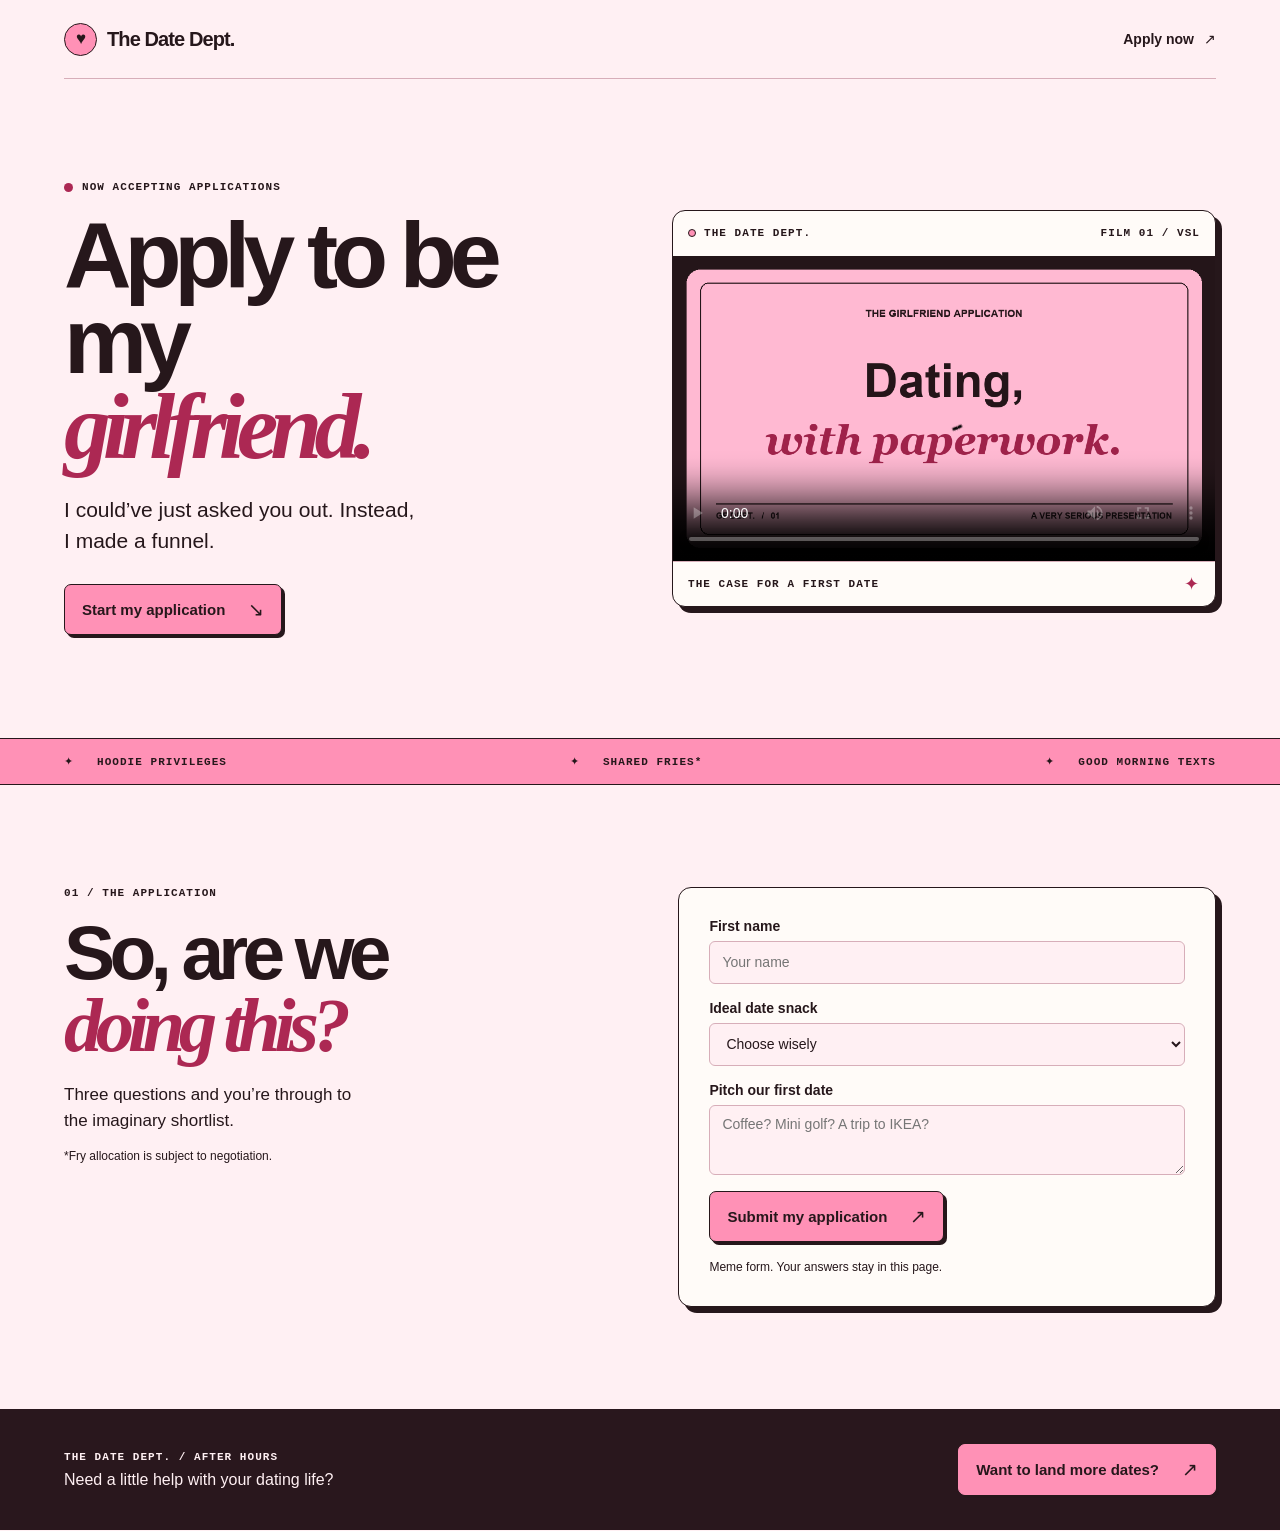
==== index.html @ ed513c31 "Add dating and parody agency funnels" ====
<!doctype html>
<html lang="en">
<head>
  <meta charset="utf-8">
  <meta name="viewport" content="width=device-width, initial-scale=1">
  <title>Apply to Be My Girlfriend</title>
  <meta name="description" content="A very unserious dating application.">
  <link rel="icon" href="data:image/svg+xml,%3Csvg xmlns='http://www.w3.org/2000/svg' viewBox='0 0 40 40'%3E%3Ccircle cx='20' cy='20' r='20' fill='%23ff91b6'/%3E%3Ctext x='20' y='27' text-anchor='middle' font-size='23'%3E♥%3C/text%3E%3C/svg%3E">
  <link rel="stylesheet" href="style.css">
  <script src="forms.js" defer></script>
</head>
<body class="dating">
  <header class="site-header wrap">
    <a class="brand" href="./"><span class="brand-icon" aria-hidden="true">♥</span> The Date Dept.</a>
    <a class="nav-link" href="#apply">Apply now <span aria-hidden="true">↗</span></a>
  </header>
  <main>
    <div class="wrap hero">
      <div>
        <p class="eyebrow"><span class="status-dot"></span> NOW ACCEPTING APPLICATIONS</p>
        <h1>Apply to be my <em>girlfriend.</em></h1>
        <p class="intro">I could’ve just asked you out. Instead, I made a funnel.</p>
        <a class="button" href="#apply">Start my application <span aria-hidden="true">↘</span></a>
      </div>
      <figure class="player">
        <div class="player-bar"><span><i></i> THE DATE DEPT.</span><span>FILM 01 / VSL</span></div>
        <video controls playsinline preload="metadata" poster="poster.png" aria-label="A very serious presentation from the Date Department">
          <source src="pitch.mp4" type="video/mp4">
          <track kind="captions" src="pitch.vtt" srclang="en" label="English">
          Your browser does not support video playback.
        </video>
        <figcaption><span>THE CASE FOR A FIRST DATE</span><span aria-hidden="true">✦</span></figcaption>
      </figure>
    </div>
    <div class="perks"><div class="wrap perks-inner">
      <span>✦ &nbsp; HOODIE PRIVILEGES</span>
      <span>✦ &nbsp; SHARED FRIES*</span>
      <span>✦ &nbsp; GOOD MORNING TEXTS</span>
    </div></div>
    <section class="wrap section-grid" id="apply">
      <div>
        <p class="eyebrow">01 / THE APPLICATION</p>
        <h2>So, are we<br><em>doing this?</em></h2>
        <p>Three questions and you’re through to the imaginary shortlist.</p>
        <p class="small">*Fry allocation is subject to negotiation.</p>
      </div>
      <form class="form-card" data-demo-form="date">
        <label>First name <input name="name" autocomplete="given-name" maxlength="60" placeholder="Your name" required></label>
        <label>Ideal date snack
          <select name="snack" required>
            <option value="">Choose wisely</option>
            <option>Chips to share</option>
            <option>Chips I won't share</option>
            <option>Ice cream</option>
            <option>A full Sunday roast</option>
          </select>
        </label>
        <label>Pitch our first date <textarea name="pitch" maxlength="350" rows="3" placeholder="Coffee? Mini golf? A trip to IKEA?" required></textarea></label>
        <button class="button" type="submit">Submit my application <span aria-hidden="true">↗</span></button>
        <p class="small">Meme form. Your answers stay in this page.</p>
      </form>
      <div class="form-card confirmation" tabindex="-1" hidden>
        <p class="eyebrow">APPLICATION RECEIVED ♥</p>
        <h3>You’re on the shortlist.</h3>
        <p>The Department will convene after a thorough review of the fry policy.</p>
        <button type="button" class="text-button" data-reset>Try another application</button>
      </div>
    </section>
  </main>
  <footer class="site-footer">
    <div class="wrap footer-inner">
      <div><p class="eyebrow">THE DATE DEPT. / AFTER HOURS</p><p>Need a little help with your dating life?</p></div>
      <a class="button footer-button" href="agency.html">Want to land more dates? <span aria-hidden="true">↗</span></a>
    </div>
  </footer>
</body>
</html>
---- style.css ----
:root {
  font-family: Inter, "Helvetica Neue", Arial, sans-serif;
  color: var(--ink);
  background: var(--background);
  font-synthesis: none;
  --ink: #26171b;
  --background: #fff0f3;
  --paper: #fffbf8;
  --accent: #ff91b6;
  --strong: #ac2853;
  --rule: #d7aeb9;
  --footer: #29171d;
  --footer-text: #fff0f3;
  --shadow: 6px 6px 0 var(--ink);
}
:root:has(.agency) {
  --ink: #edf1de;
  --background: #151815;
  --paper: #21261f;
  --accent: #d6fb70;
  --strong: #d6fb70;
  --rule: #4c5544;
  --footer: #232921;
  --footer-text: #edf1de;
  --shadow: 6px 6px 0 #000;
  color-scheme: dark;
}
* { box-sizing: border-box; }
[hidden] { display: none !important; }
html { scroll-behavior: smooth; }
body { margin: 0; }
a { color: inherit; }
p, h1, h2, h3, figure { margin: 0; }
.wrap { width: min(1152px, calc(100% - 96px)); margin-inline: auto; }
.site-header {
  display: flex;
  align-items: center;
  justify-content: space-between;
  gap: 20px;
  min-height: 79px;
  border-bottom: 1px solid var(--rule);
}
.brand, .nav-link {
  display: inline-flex;
  align-items: center;
  gap: 10px;
  font-weight: 750;
  text-decoration: none;
}
.brand { font-size: 20px; letter-spacing: -.045em; }
.brand-icon {
  display: grid;
  place-items: center;
  width: 33px;
  height: 33px;
  border: 1.5px solid #26171b;
  border-radius: 50%;
  background: var(--accent);
  color: #26171b;
  font-size: 17px;
}
.nav-link { font-size: 14px; }
.nav-link:hover, .text-button:hover { text-decoration: underline; text-underline-offset: 4px; }
.trademark { font-size: 12px; align-self: start; margin-inline-start: -8px; }
.hero {
  display: grid;
  grid-template-columns: 1fr 1fr;
  align-items: center;
  gap: clamp(28px, 5vw, 76px);
  padding-block: clamp(64px, 8vw, 110px);
}
.eyebrow, .perks, .player-bar, figcaption {
  font-family: "SFMono-Regular", Menlo, monospace;
  font-size: 11px;
  font-weight: 700;
  letter-spacing: .095em;
}
.eyebrow { display: flex; align-items: center; gap: 9px; }
.status-dot { width: 9px; height: 9px; border-radius: 50%; background: var(--strong); }
h1, h2, h3 { font-weight: 850; letter-spacing: -.076em; }
h1 {
  margin-top: 19px;
  font-size: clamp(54px, 7.3vw, 108px);
  line-height: .92;
}
h1 em, h2 em {
  font-family: Georgia, serif;
  font-weight: 700;
  color: var(--strong);
  letter-spacing: -.085em;
}
h1 em { display: block; }
.intro { max-width: 360px; margin: 25px 0 28px; font-size: clamp(17px, 2vw, 21px); line-height: 1.45; }
.button {
  display: inline-flex;
  align-items: center;
  justify-content: space-between;
  gap: 23px;
  width: fit-content;
  padding: 15px 17px;
  border: 1.5px solid #26171b;
  border-radius: 7px;
  background: var(--accent);
  box-shadow: 3px 3px 0 #26171b;
  color: #26171b;
  font: inherit;
  font-size: 15px;
  font-weight: 800;
  text-decoration: none;
  cursor: pointer;
  transition: transform 150ms ease, box-shadow 150ms ease;
}
.button:hover { box-shadow: 5px 5px 0 #26171b; transform: translate(-2px, -2px); }
.button:active { box-shadow: 1px 1px 0 #26171b; transform: translate(2px, 2px); }
.button span { font-size: 19px; line-height: 1; }
:focus-visible { outline: 3px solid var(--strong); outline-offset: 4px; }
.player, .offer, .form-card {
  min-width: 0;
  border: 1.5px solid var(--ink);
  border-radius: 13px;
  background: var(--paper);
  box-shadow: var(--shadow);
}
.player { overflow: hidden; }
.player-bar, figcaption {
  min-height: 45px;
  display: flex;
  align-items: center;
  justify-content: space-between;
  gap: 8px;
  padding: 8px 15px;
}
.player-bar span:first-child { display: inline-flex; align-items: center; gap: 8px; }
.player-bar i { width: 8px; height: 8px; border: 1px solid #26171b; background: var(--accent); border-radius: 50%; }
.player video { display: block; width: 100%; aspect-ratio: 16 / 9; background: #26171b; }
figcaption { border-top: 1px solid var(--rule); }
figcaption span:last-child { color: var(--strong); font-size: 18px; }
.perks { border-block: 1px solid var(--ink); background: var(--accent); color: #26171b; }
.perks-inner { display: flex; justify-content: space-between; flex-wrap: wrap; gap: 15px 20px; padding-block: 16px; }
.section-grid {
  display: grid;
  grid-template-columns: 1fr 1fr;
  gap: clamp(28px, 6vw, 95px);
  align-items: start;
  padding-block: clamp(58px, 8vw, 106px);
  scroll-margin-top: 12px;
}
.section-grid h2 { margin-top: 17px; font-size: clamp(45px, 6vw, 78px); line-height: .94; }
.section-grid h2 + p { margin-top: 20px; max-width: 310px; line-height: 1.5; font-size: 17px; }
.small { font-size: 12px; line-height: 1.5; }
.section-grid .small { margin-top: 14px; }
.form-card { display: grid; align-content: start; gap: 16px; padding: clamp(18px, 3vw, 30px); }
.form-card .small { margin-top: 0; }
label { display: grid; gap: 7px; font-size: 14px; font-weight: 750; }
input, select, textarea {
  display: block;
  width: 100%;
  min-height: 43px;
  padding: 10px 12px;
  border: 1px solid var(--rule);
  border-radius: 6px;
  color: var(--ink);
  background: var(--background);
  font: inherit;
  font-weight: 400;
}
textarea { resize: vertical; }
.confirmation h3 { font-size: clamp(29px, 5vw, 42px); }
.confirmation p { line-height: 1.5; }
.text-button {
  width: fit-content;
  padding: 0;
  border: 0;
  background: none;
  color: var(--strong);
  font: inherit;
  font-weight: 750;
  cursor: pointer;
}
.site-footer { background: var(--footer); color: var(--footer-text); }
.footer-inner {
  display: flex;
  justify-content: space-between;
  align-items: center;
  gap: 22px;
  padding-block: 35px;
}
.footer-inner p + p { margin-top: 8px; font-size: 16px; }
.footer-button { flex-shrink: 0; border-color: var(--accent); }
.agency .hero { padding-block: clamp(56px, 7vw, 96px); }
.agency h1 em { font-family: inherit; font-style: normal; }
.agency .offer {
  padding: clamp(23px, 4vw, 40px);
  border-color: var(--rule);
  background: radial-gradient(circle at top right, #374629, var(--paper) 62%);
}
.offer .eyebrow { justify-content: space-between; color: var(--strong); }
.offer .eyebrow span { font-size: 21px; }
.offer h2 { margin-block: 17px 20px; font-size: clamp(45px, 6vw, 84px); line-height: .85; }
.offer h2 span { margin-left: 6px; color: var(--strong); font-size: .33em; vertical-align: super; }
.price { color: var(--strong); font-size: 28px; font-weight: 800; letter-spacing: -.055em; }
.price small { color: var(--ink); font-size: 13px; font-weight: 500; letter-spacing: 0; }
.offer ul { display: grid; gap: 10px; list-style: none; padding: 16px 0 0; margin: 17px 0 0; border-top: 1px solid var(--rule); font-size: 14px; }
.offer li::before { content: "↳"; margin-right: 10px; color: var(--strong); }
@media (max-width: 760px) {
  .wrap { width: calc(100% - 40px); }
  .site-header { min-height: 65px; }
  .hero, .section-grid { grid-template-columns: 1fr; }
  .hero { padding-block: 53px; gap: 35px; }
  h1 { font-size: clamp(53px, 10.8vw, 78px); }
  .footer-inner { align-items: flex-start; flex-direction: column; }
}
@media (prefers-reduced-motion: reduce) {
  html { scroll-behavior: auto; }
  .button { transition: none; }
}
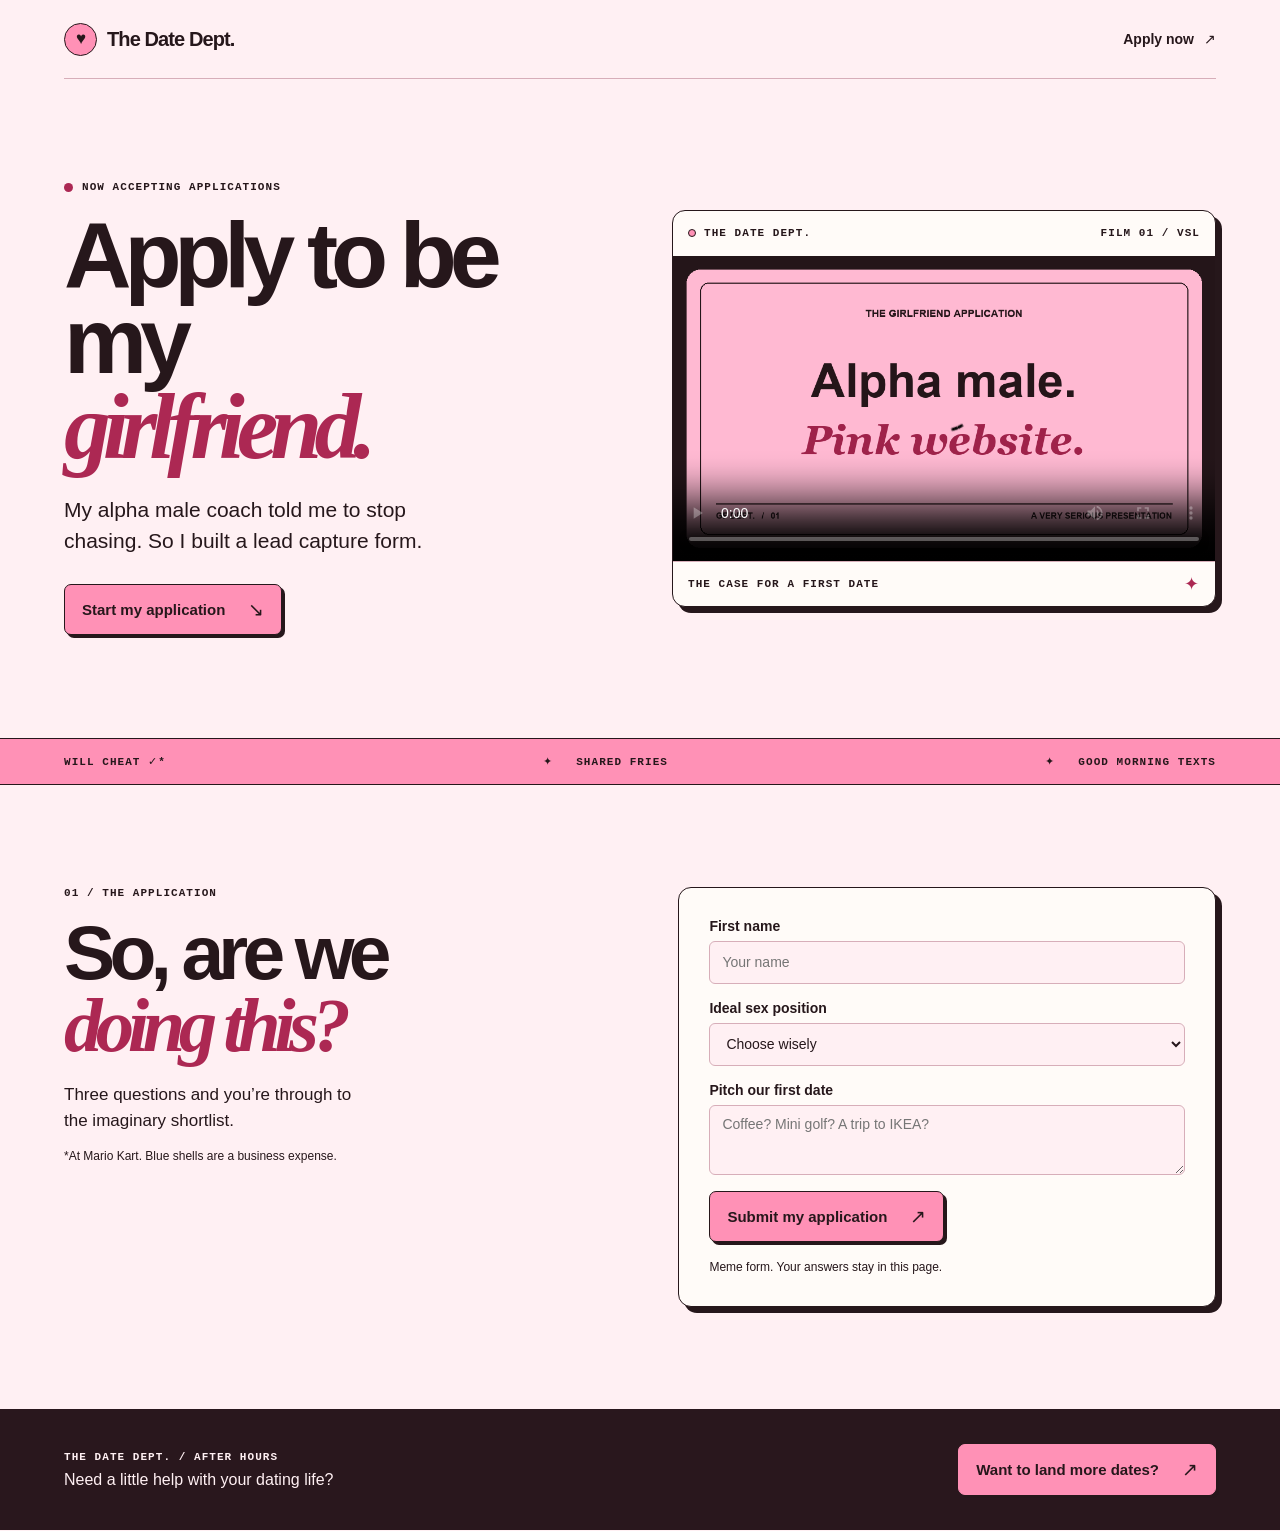
==== commit 5fe57ab3: "Punch up the dating funnel parody" ====
--- a/index.html
+++ b/index.html
@@ -19,7 +19,7 @@
       <div>
         <p class="eyebrow"><span class="status-dot"></span> NOW ACCEPTING APPLICATIONS</p>
         <h1>Apply to be my <em>girlfriend.</em></h1>
-        <p class="intro">I could’ve just asked you out. Instead, I made a funnel.</p>
+        <p class="intro">My alpha male coach told me to stop chasing. So I built a lead capture form.</p>
         <a class="button" href="#apply">Start my application <span aria-hidden="true">↘</span></a>
       </div>
       <figure class="player">
@@ -33,8 +33,8 @@
       </figure>
     </div>
     <div class="perks"><div class="wrap perks-inner">
-      <span>✦ &nbsp; HOODIE PRIVILEGES</span>
-      <span>✦ &nbsp; SHARED FRIES*</span>
+      <span>WILL CHEAT ✓*</span>
+      <span>✦ &nbsp; SHARED FRIES</span>
       <span>✦ &nbsp; GOOD MORNING TEXTS</span>
     </div></div>
     <section class="wrap section-grid" id="apply">
@@ -42,17 +42,17 @@
         <p class="eyebrow">01 / THE APPLICATION</p>
         <h2>So, are we<br><em>doing this?</em></h2>
         <p>Three questions and you’re through to the imaginary shortlist.</p>
-        <p class="small">*Fry allocation is subject to negotiation.</p>
+        <p class="small">*At Mario Kart. Blue shells are a business expense.</p>
       </div>
       <form class="form-card" data-demo-form="date">
         <label>First name <input name="name" autocomplete="given-name" maxlength="60" placeholder="Your name" required></label>
-        <label>Ideal date snack
-          <select name="snack" required>
+        <label>Ideal sex position
+          <select name="position" required>
             <option value="">Choose wisely</option>
-            <option>Chips to share</option>
-            <option>Chips I won't share</option>
-            <option>Ice cream</option>
-            <option>A full Sunday roast</option>
+            <option>Missionary (founder mode)</option>
+            <option>Cowgirl (delegated leadership)</option>
+            <option>Spooning (low-power mode)</option>
+            <option>Classified (sign the NDA)</option>
           </select>
         </label>
         <label>Pitch our first date <textarea name="pitch" maxlength="350" rows="3" placeholder="Coffee? Mini golf? A trip to IKEA?" required></textarea></label>
@@ -62,7 +62,7 @@
       <div class="form-card confirmation" tabindex="-1" hidden>
         <p class="eyebrow">APPLICATION RECEIVED ♥</p>
         <h3>You’re on the shortlist.</h3>
-        <p>The Department will convene after a thorough review of the fry policy.</p>
+        <p>Your application is with the board. The board is one guy and his group chat.</p>
         <button type="button" class="text-button" data-reset>Try another application</button>
       </div>
     </section>
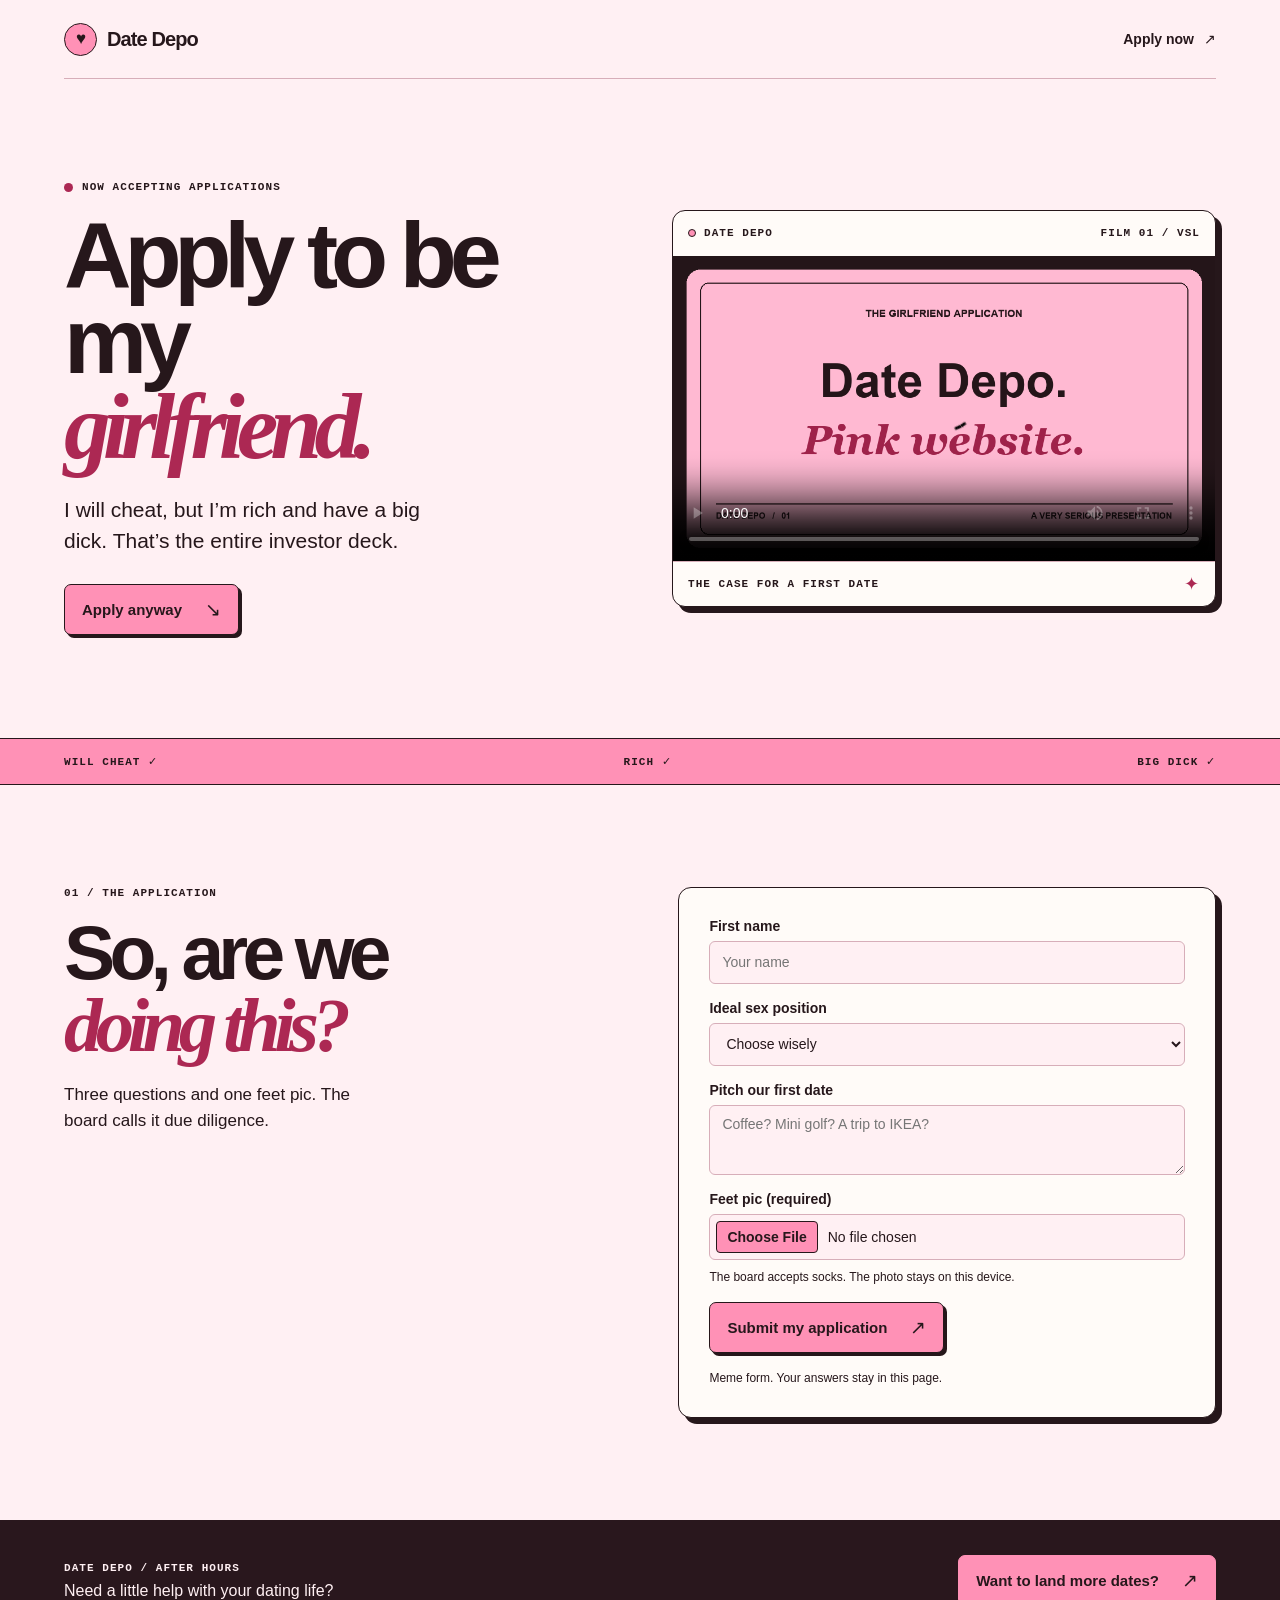
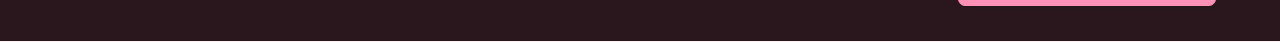
==== commit 81035c16: "Add Date Depo photo application gag" ====
--- a/index.html
+++ b/index.html
@@ -11,7 +11,7 @@
 </head>
 <body class="dating">
   <header class="site-header wrap">
-    <a class="brand" href="./"><span class="brand-icon" aria-hidden="true">♥</span> The Date Dept.</a>
+    <a class="brand" href="./"><span class="brand-icon" aria-hidden="true">♥</span> Date Depo</a>
     <a class="nav-link" href="#apply">Apply now <span aria-hidden="true">↗</span></a>
   </header>
   <main>
@@ -19,12 +19,12 @@
       <div>
         <p class="eyebrow"><span class="status-dot"></span> NOW ACCEPTING APPLICATIONS</p>
         <h1>Apply to be my <em>girlfriend.</em></h1>
-        <p class="intro">My alpha male coach told me to stop chasing. So I built a lead capture form.</p>
-        <a class="button" href="#apply">Start my application <span aria-hidden="true">↘</span></a>
+        <p class="intro">I will cheat, but I’m rich and have a big dick. That’s the entire investor deck.</p>
+        <a class="button" href="#apply">Apply anyway <span aria-hidden="true">↘</span></a>
       </div>
       <figure class="player">
-        <div class="player-bar"><span><i></i> THE DATE DEPT.</span><span>FILM 01 / VSL</span></div>
-        <video controls playsinline preload="metadata" poster="poster.png" aria-label="A very serious presentation from the Date Department">
+        <div class="player-bar"><span><i></i> DATE DEPO</span><span>FILM 01 / VSL</span></div>
+        <video controls playsinline preload="metadata" poster="poster.png" aria-label="A very serious presentation from Date Depo">
           <source src="pitch.mp4" type="video/mp4">
           <track kind="captions" src="pitch.vtt" srclang="en" label="English">
           Your browser does not support video playback.
@@ -33,16 +33,15 @@
       </figure>
     </div>
     <div class="perks"><div class="wrap perks-inner">
-      <span>WILL CHEAT ✓*</span>
-      <span>✦ &nbsp; SHARED FRIES</span>
-      <span>✦ &nbsp; GOOD MORNING TEXTS</span>
+      <span>WILL CHEAT ✓</span>
+      <span>RICH ✓</span>
+      <span>BIG DICK ✓</span>
     </div></div>
     <section class="wrap section-grid" id="apply">
       <div>
         <p class="eyebrow">01 / THE APPLICATION</p>
         <h2>So, are we<br><em>doing this?</em></h2>
-        <p>Three questions and you’re through to the imaginary shortlist.</p>
-        <p class="small">*At Mario Kart. Blue shells are a business expense.</p>
+        <p>Three questions and one feet pic. The board calls it due diligence.</p>
       </div>
       <form class="form-card" data-demo-form="date">
         <label>First name <input name="name" autocomplete="given-name" maxlength="60" placeholder="Your name" required></label>
@@ -56,6 +55,10 @@
           </select>
         </label>
         <label>Pitch our first date <textarea name="pitch" maxlength="350" rows="3" placeholder="Coffee? Mini golf? A trip to IKEA?" required></textarea></label>
+        <label>Feet pic (required)
+          <input id="feet-photo" type="file" accept="image/*" aria-describedby="feet-photo-note" required>
+        </label>
+        <p class="small" id="feet-photo-note">The board accepts socks. The photo stays on this device.</p>
         <button class="button" type="submit">Submit my application <span aria-hidden="true">↗</span></button>
         <p class="small">Meme form. Your answers stay in this page.</p>
       </form>
@@ -69,7 +72,7 @@
   </main>
   <footer class="site-footer">
     <div class="wrap footer-inner">
-      <div><p class="eyebrow">THE DATE DEPT. / AFTER HOURS</p><p>Need a little help with your dating life?</p></div>
+      <div><p class="eyebrow">DATE DEPO / AFTER HOURS</p><p>Need a little help with your dating life?</p></div>
       <a class="button footer-button" href="agency.html">Want to land more dates? <span aria-hidden="true">↗</span></a>
     </div>
   </footer>
--- a/style.css
+++ b/style.css
@@ -165,6 +165,19 @@
   font-weight: 400;
 }
 textarea { resize: vertical; }
+input[type="file"] { padding: 6px; }
+input::file-selector-button {
+  margin-inline-end: 10px;
+  padding: 7px 10px;
+  border: 1px solid #26171b;
+  border-radius: 4px;
+  background: var(--accent);
+  color: #26171b;
+  font: inherit;
+  font-weight: 750;
+  cursor: pointer;
+}
+.form-card #feet-photo-note { margin-top: -8px; }
 .confirmation h3 { font-size: clamp(29px, 5vw, 42px); }
 .confirmation p { line-height: 1.5; }
 .text-button {
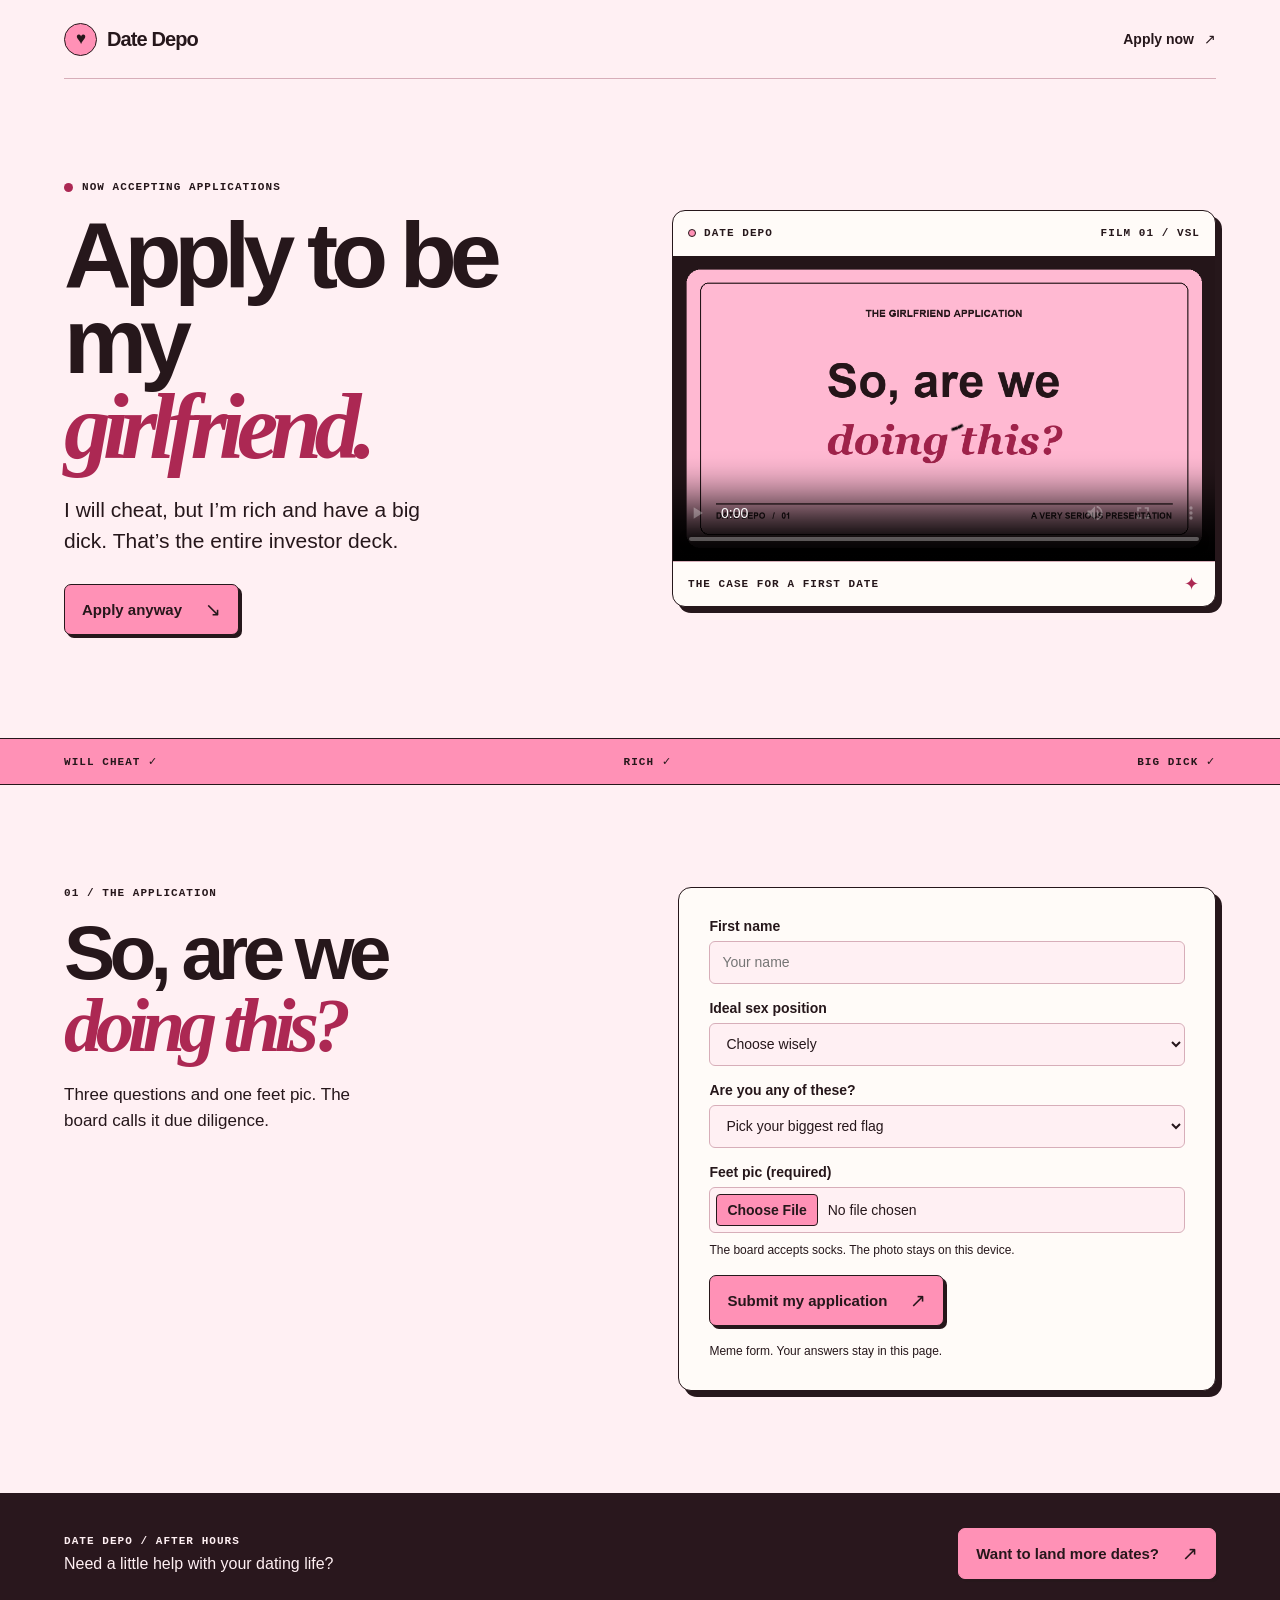
==== commit 52282561: "Swap the date pitch for red flags" ====
--- a/index.html
+++ b/index.html
@@ -54,7 +54,16 @@
             <option>Classified (sign the NDA)</option>
           </select>
         </label>
-        <label>Pitch our first date <textarea name="pitch" maxlength="350" rows="3" placeholder="Coffee? Mini golf? A trip to IKEA?" required></textarea></label>
+        <label>Are you any of these?
+          <select name="redFlag" required>
+            <option value="">Pick your biggest red flag</option>
+            <option>Needy</option>
+            <option>Annoying</option>
+            <option>Clingy</option>
+            <option>Don’t like cheaters</option>
+            <option>None of the above (allegedly)</option>
+          </select>
+        </label>
         <label>Feet pic (required)
           <input id="feet-photo" type="file" accept="image/*" aria-describedby="feet-photo-note" required>
         </label>
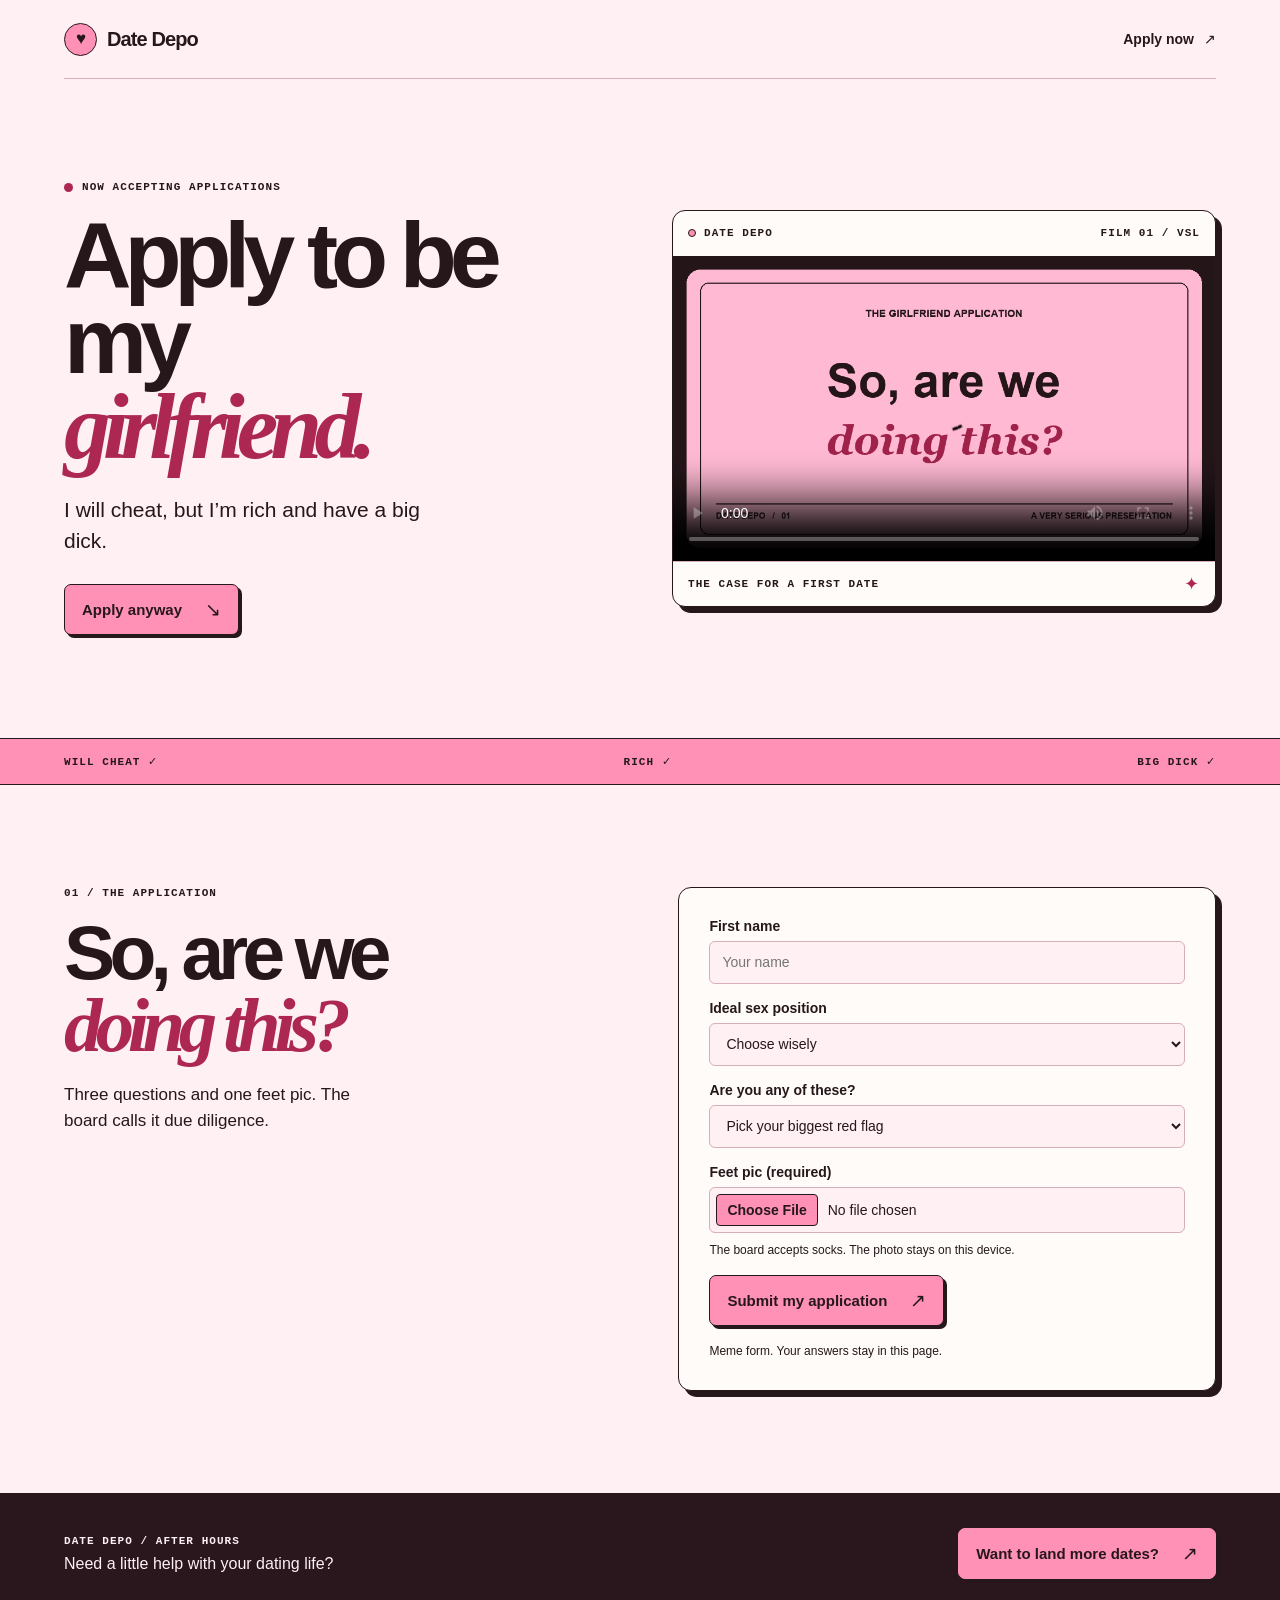
==== commit a6b871e8: "Remove the investor deck line" ====
--- a/index.html
+++ b/index.html
@@ -19,7 +19,7 @@
       <div>
         <p class="eyebrow"><span class="status-dot"></span> NOW ACCEPTING APPLICATIONS</p>
         <h1>Apply to be my <em>girlfriend.</em></h1>
-        <p class="intro">I will cheat, but I’m rich and have a big dick. That’s the entire investor deck.</p>
+        <p class="intro">I will cheat, but I’m rich and have a big dick.</p>
         <a class="button" href="#apply">Apply anyway <span aria-hidden="true">↘</span></a>
       </div>
       <figure class="player">
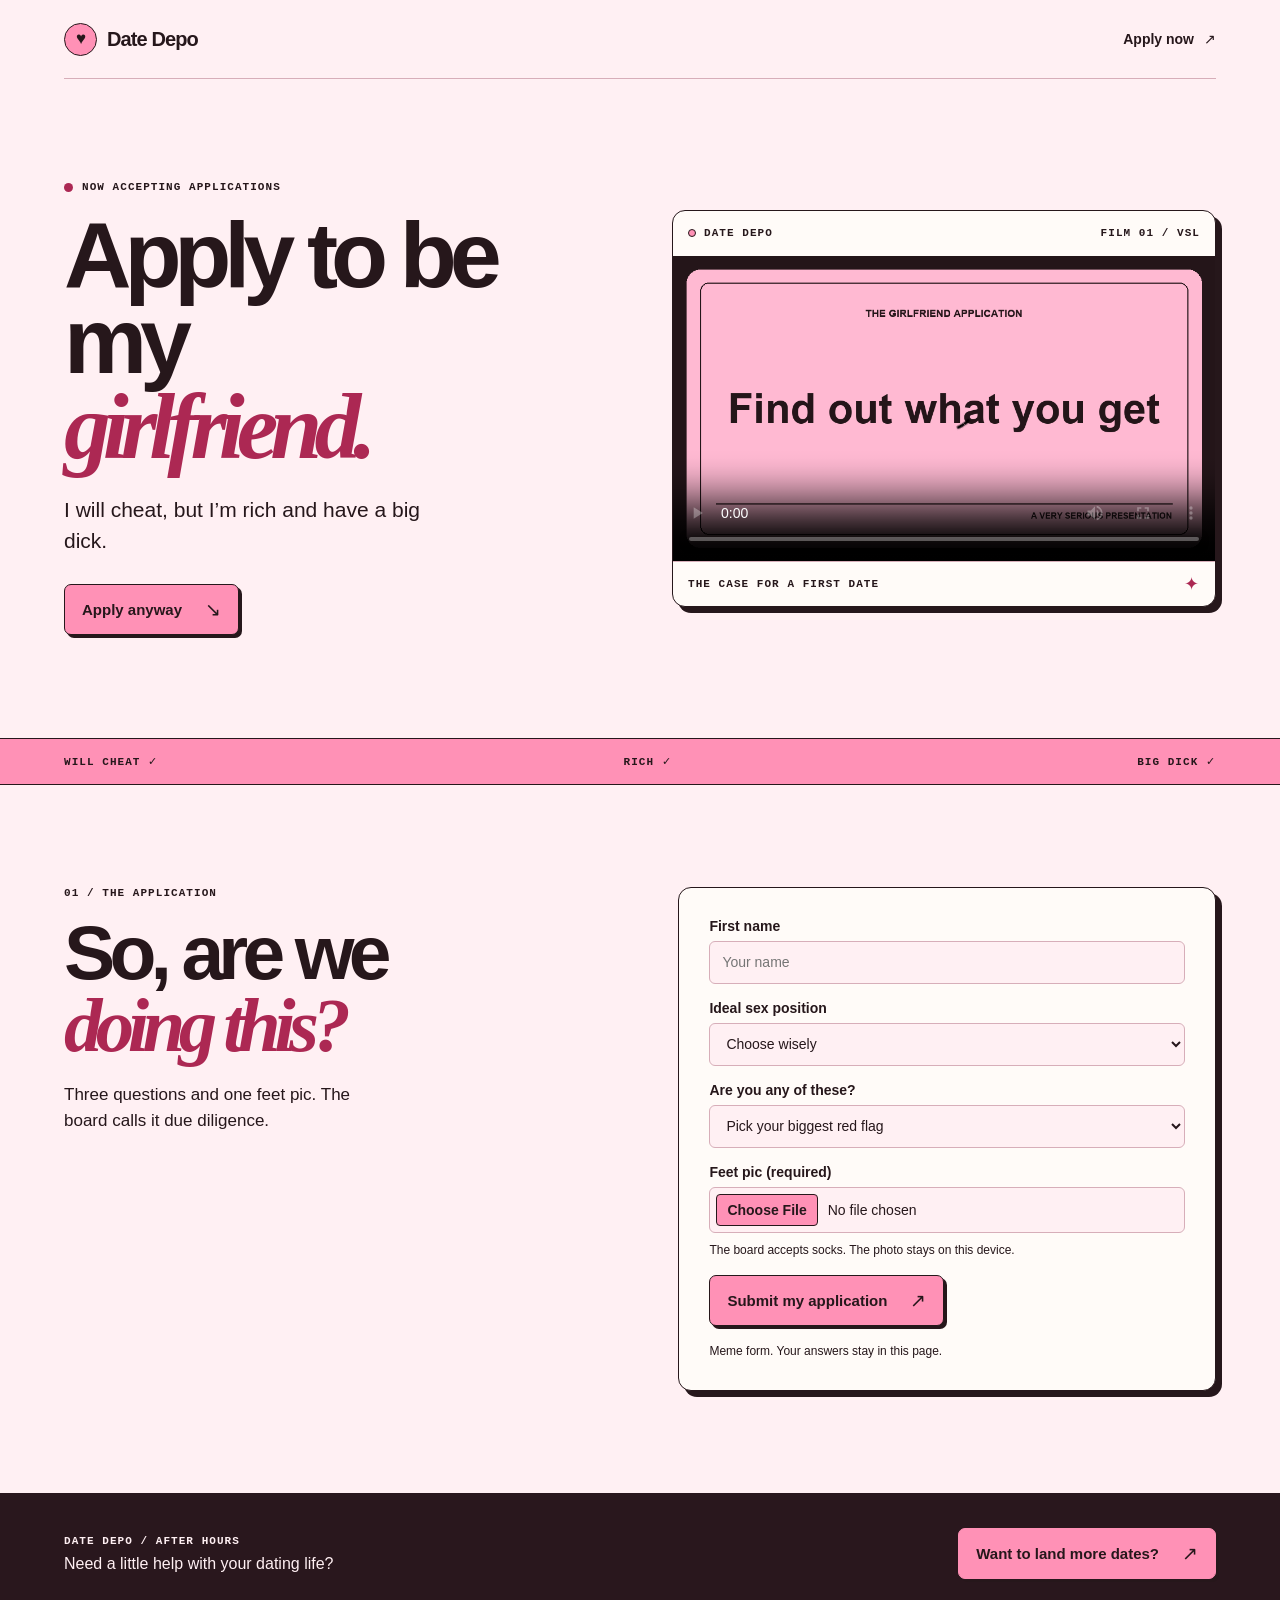
==== commit 512b117f: "Simplify the opening title card" ====
--- a/index.html
+++ b/index.html
@@ -24,9 +24,9 @@
       </div>
       <figure class="player">
         <div class="player-bar"><span><i></i> DATE DEPO</span><span>FILM 01 / VSL</span></div>
-        <video controls playsinline preload="metadata" poster="poster.png" aria-label="A very serious presentation from Date Depo">
-          <source src="pitch.mp4" type="video/mp4">
-          <track kind="captions" src="pitch.vtt" srclang="en" label="English">
+        <video controls playsinline preload="metadata" poster="poster.png?v=opening-card" aria-label="A very serious presentation from Date Depo">
+          <source src="pitch.mp4?v=opening-card" type="video/mp4">
+          <track kind="captions" src="pitch.vtt?v=opening-card" srclang="en" label="English">
           Your browser does not support video playback.
         </video>
         <figcaption><span>THE CASE FOR A FIRST DATE</span><span aria-hidden="true">✦</span></figcaption>
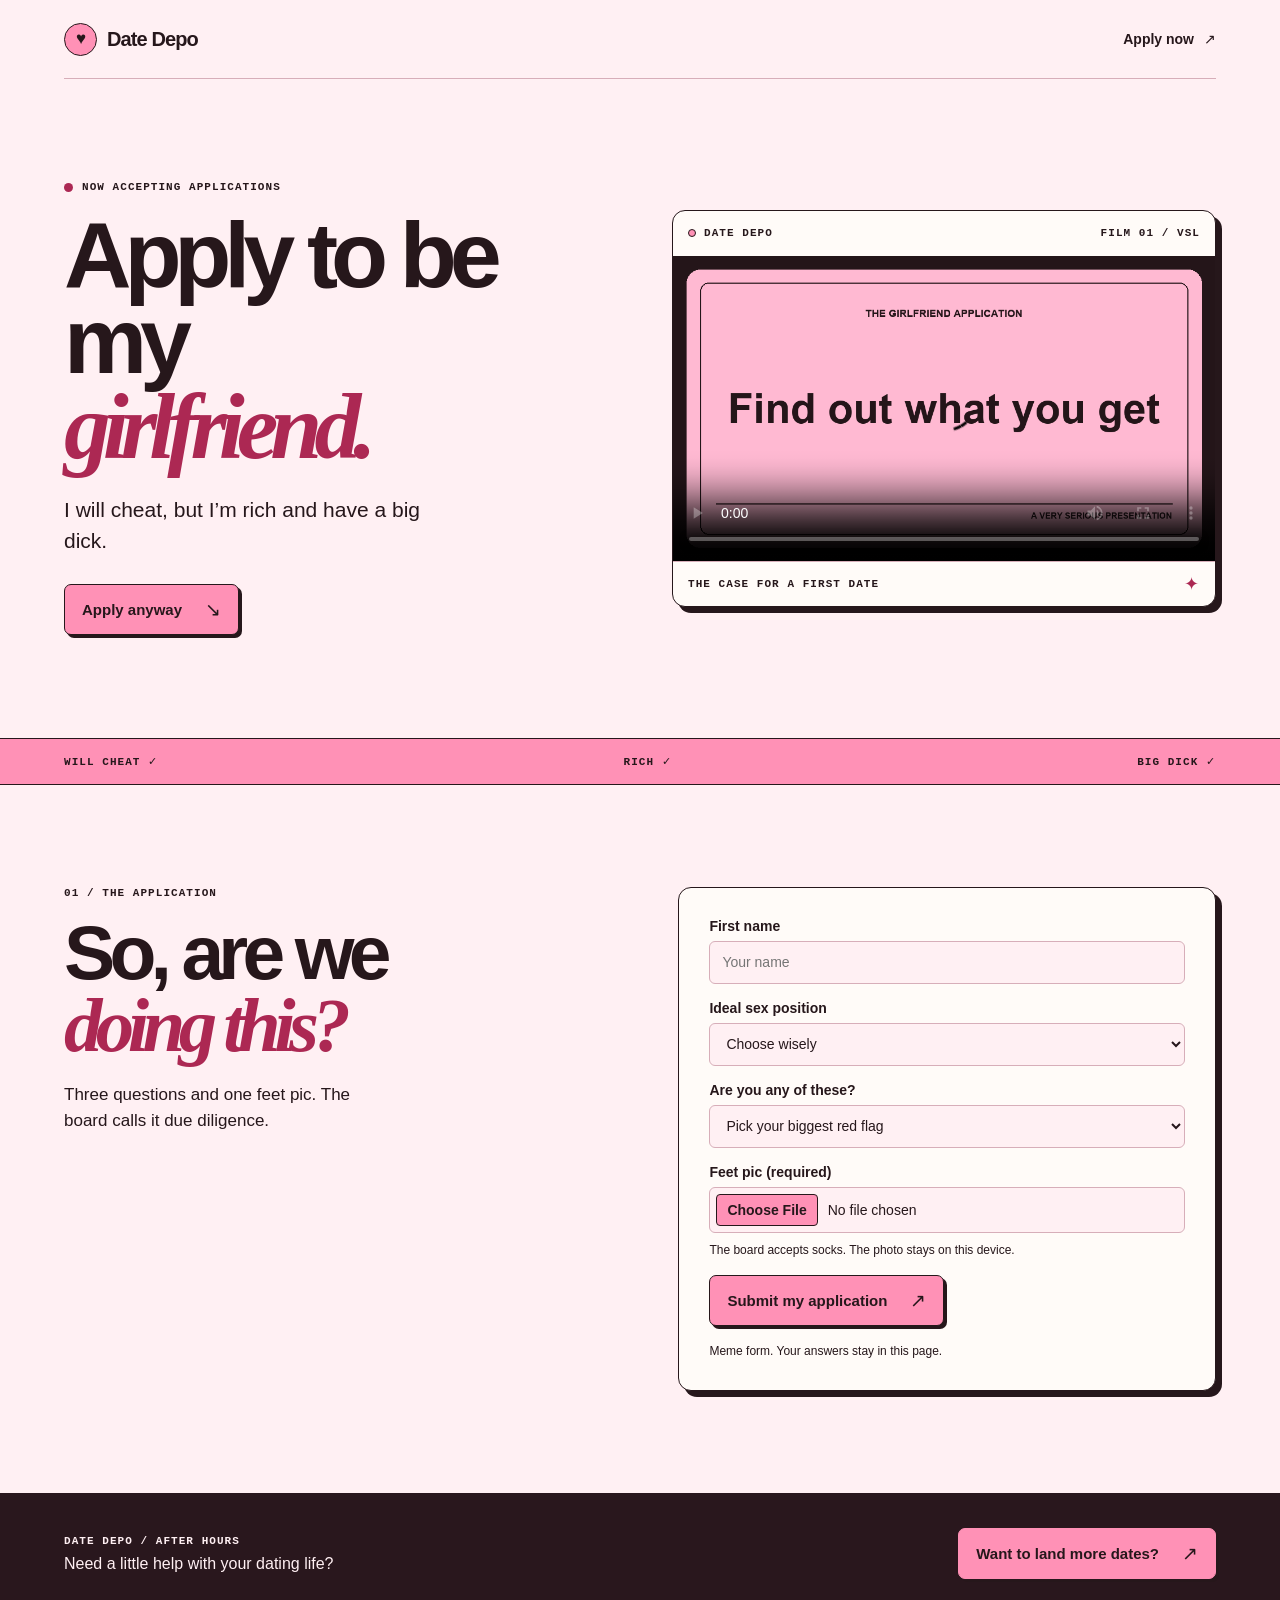
==== commit 614db06d: "Add the Date Depo share card and heart favicon" ====
--- a/index.html
+++ b/index.html
@@ -4,8 +4,21 @@
   <meta charset="utf-8">
   <meta name="viewport" content="width=device-width, initial-scale=1">
   <title>Apply to Be My Girlfriend</title>
-  <meta name="description" content="A very unserious dating application.">
-  <link rel="icon" href="data:image/svg+xml,%3Csvg xmlns='http://www.w3.org/2000/svg' viewBox='0 0 40 40'%3E%3Ccircle cx='20' cy='20' r='20' fill='%23ff91b6'/%3E%3Ctext x='20' y='27' text-anchor='middle' font-size='23'%3E♥%3C/text%3E%3C/svg%3E">
+  <meta name="description" content="Applications are open. Will cheat ✓. Feet pic required. The board accepts socks.">
+  <meta property="og:type" content="website">
+  <meta property="og:site_name" content="Date Depo">
+  <meta property="og:title" content="Apply to Be My Girlfriend">
+  <meta property="og:description" content="Applications are open. Will cheat ✓. Feet pic required. The board accepts socks.">
+  <meta property="og:url" content="https://my-date-application.vercel.app/">
+  <meta property="og:image" content="https://my-date-application.vercel.app/social-card.png">
+  <meta property="og:image:width" content="1200">
+  <meta property="og:image:height" content="630">
+  <meta property="og:image:alt" content="Pink Date Depo card with a heart, a girlfriend application, and a feet pic requirement.">
+  <meta name="twitter:card" content="summary_large_image">
+  <meta name="twitter:title" content="Apply to Be My Girlfriend">
+  <meta name="twitter:description" content="Applications are open. Will cheat ✓. Feet pic required. The board accepts socks.">
+  <meta name="twitter:image" content="https://my-date-application.vercel.app/social-card.png">
+  <link rel="icon" href="favicon.svg" type="image/svg+xml">
   <link rel="stylesheet" href="style.css">
   <script src="forms.js" defer></script>
 </head>
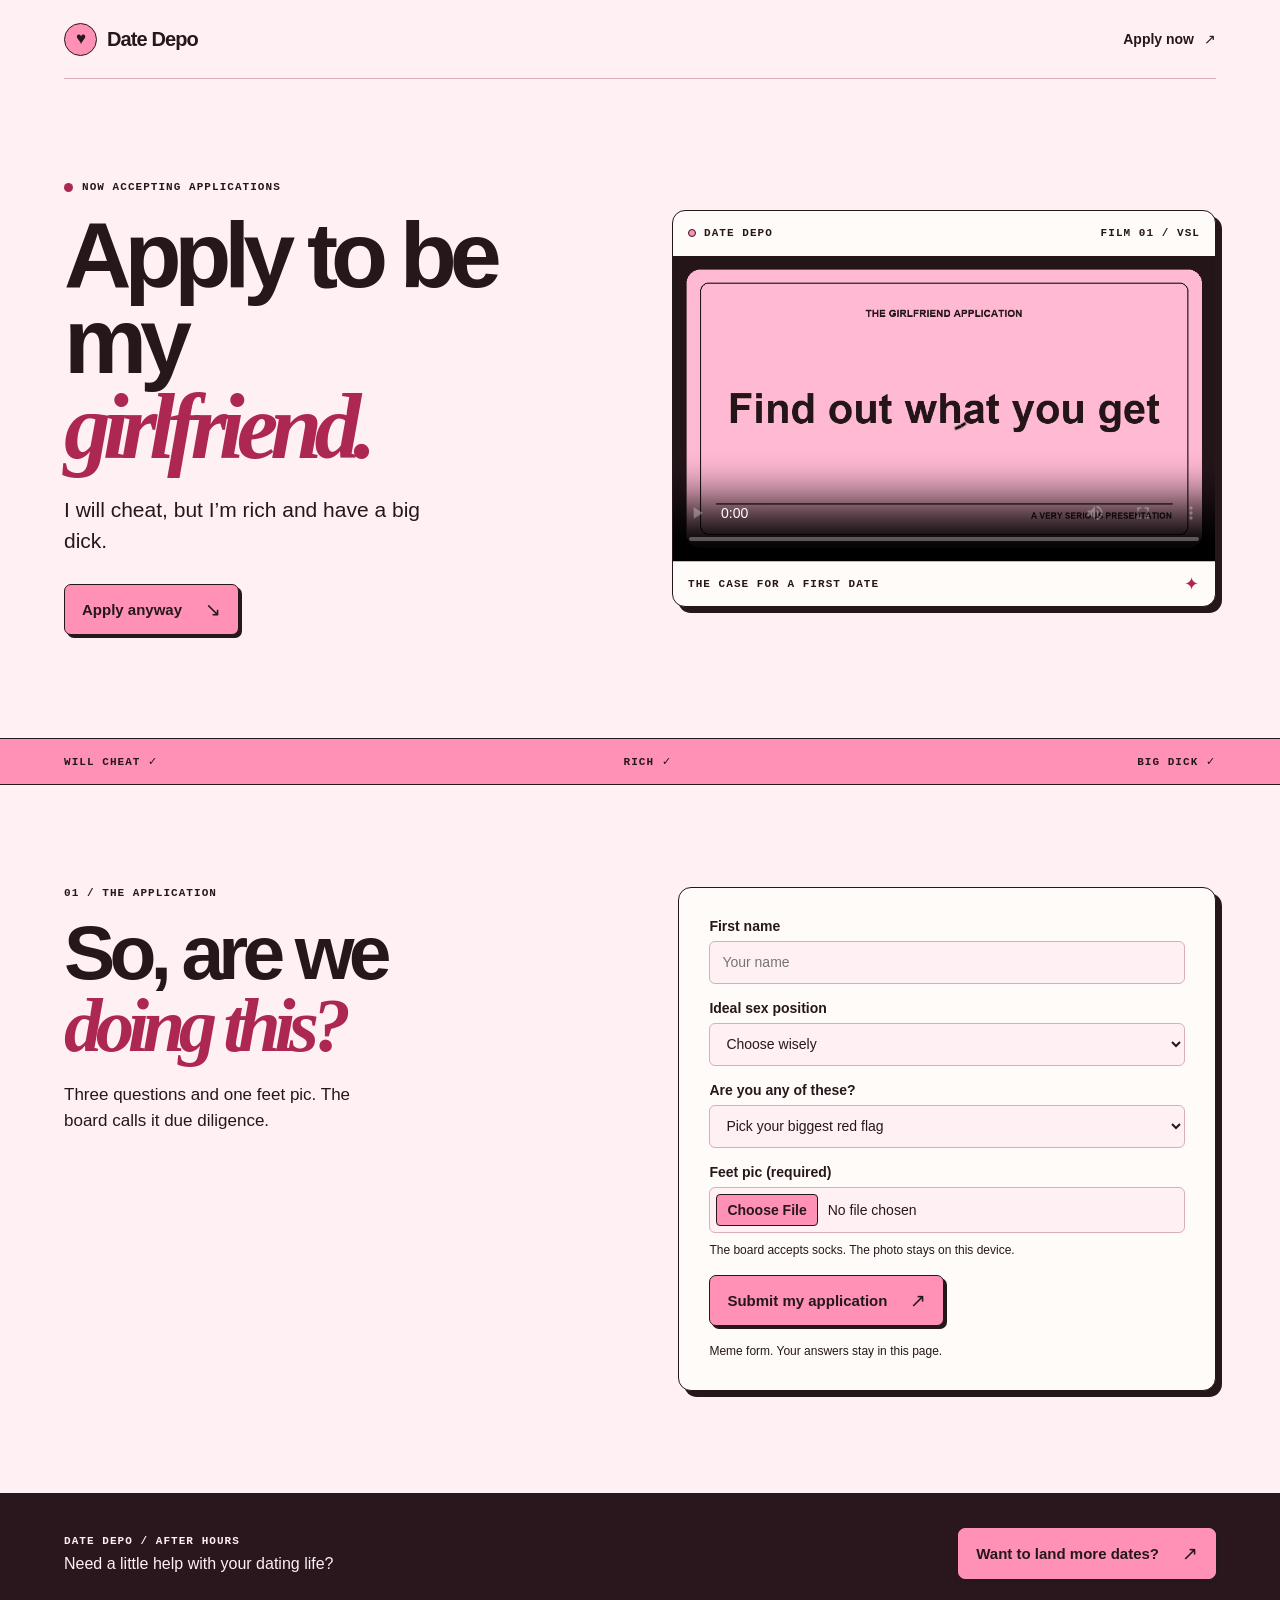
==== commit f21d1662: "Link Date Depo to the standalone agency" ====
--- a/index.html
+++ b/index.html
@@ -95,7 +95,7 @@
   <footer class="site-footer">
     <div class="wrap footer-inner">
       <div><p class="eyebrow">DATE DEPO / AFTER HOURS</p><p>Need a little help with your dating life?</p></div>
-      <a class="button footer-button" href="agency.html">Want to land more dates? <span aria-hidden="true">↗</span></a>
+      <a class="button footer-button" href="https://cum-closers-club.vercel.app/">Want to land more dates? <span aria-hidden="true">↗</span></a>
     </div>
   </footer>
 </body>
